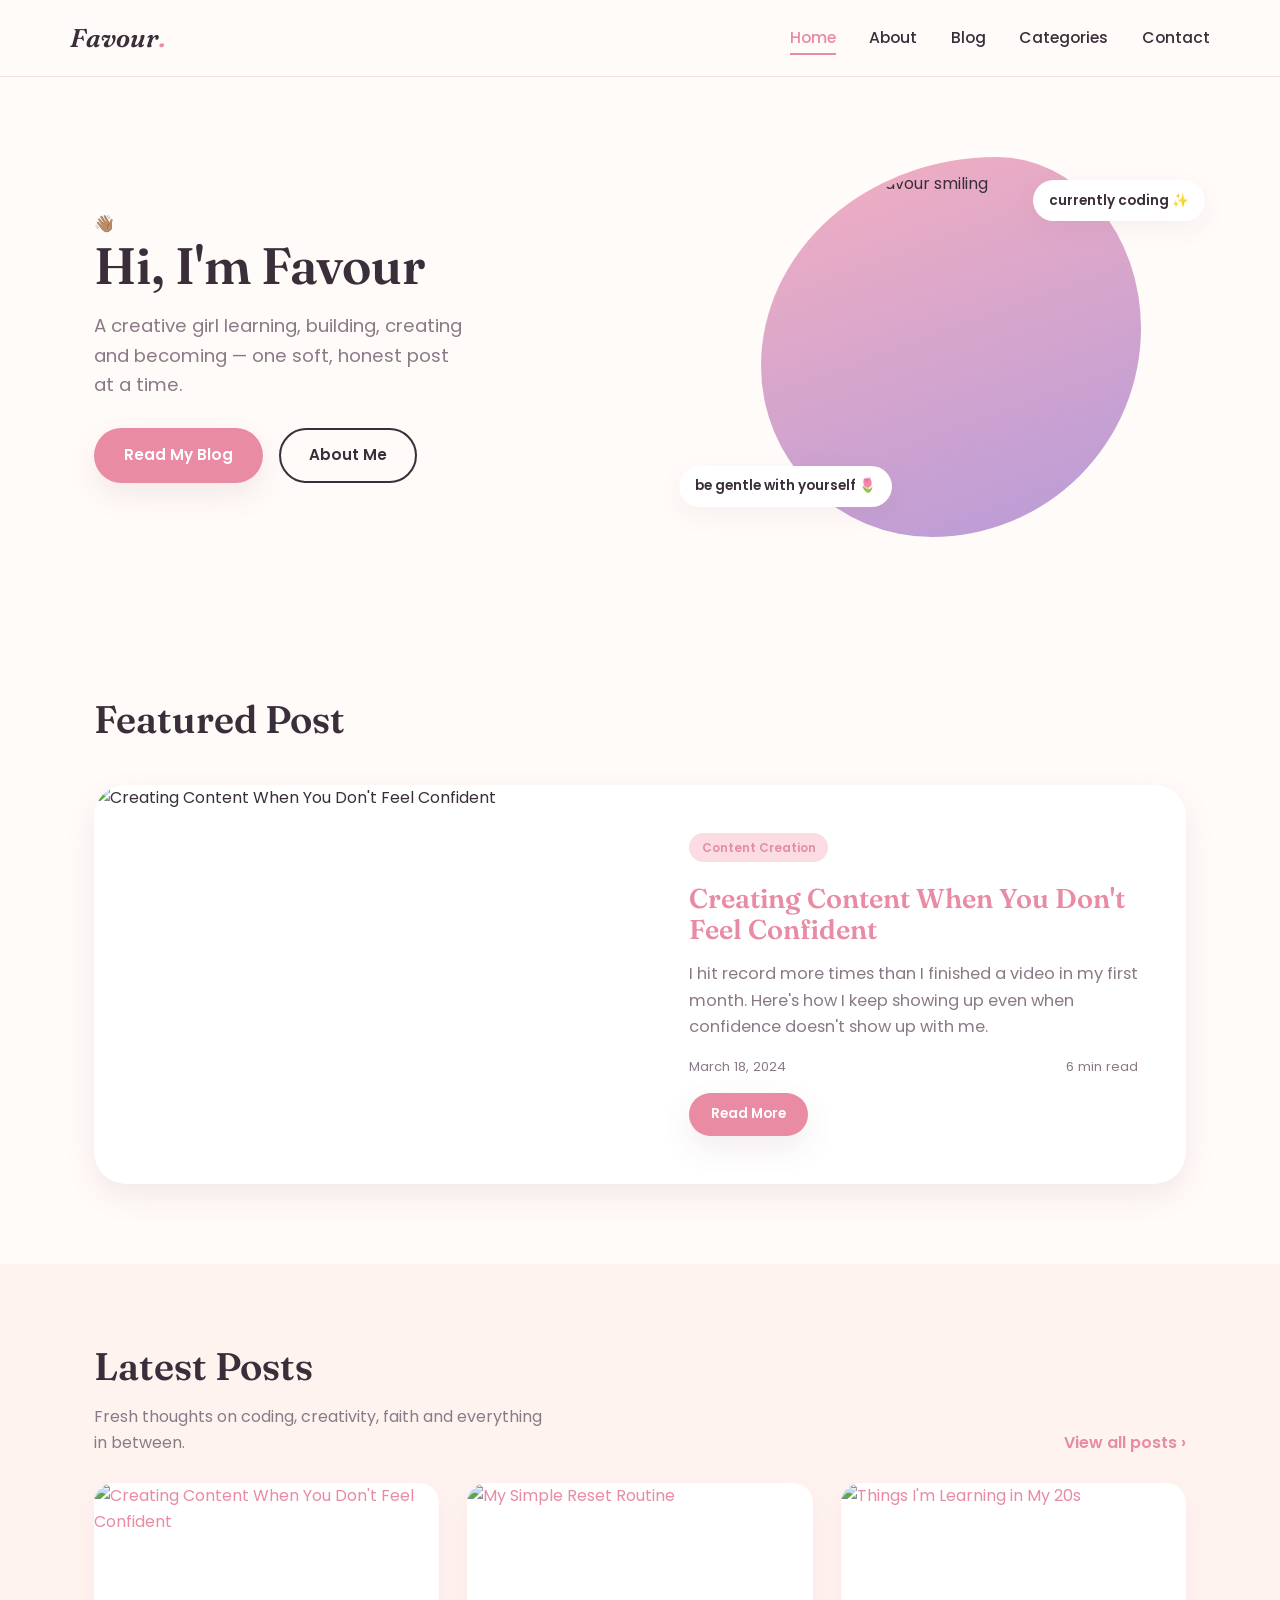
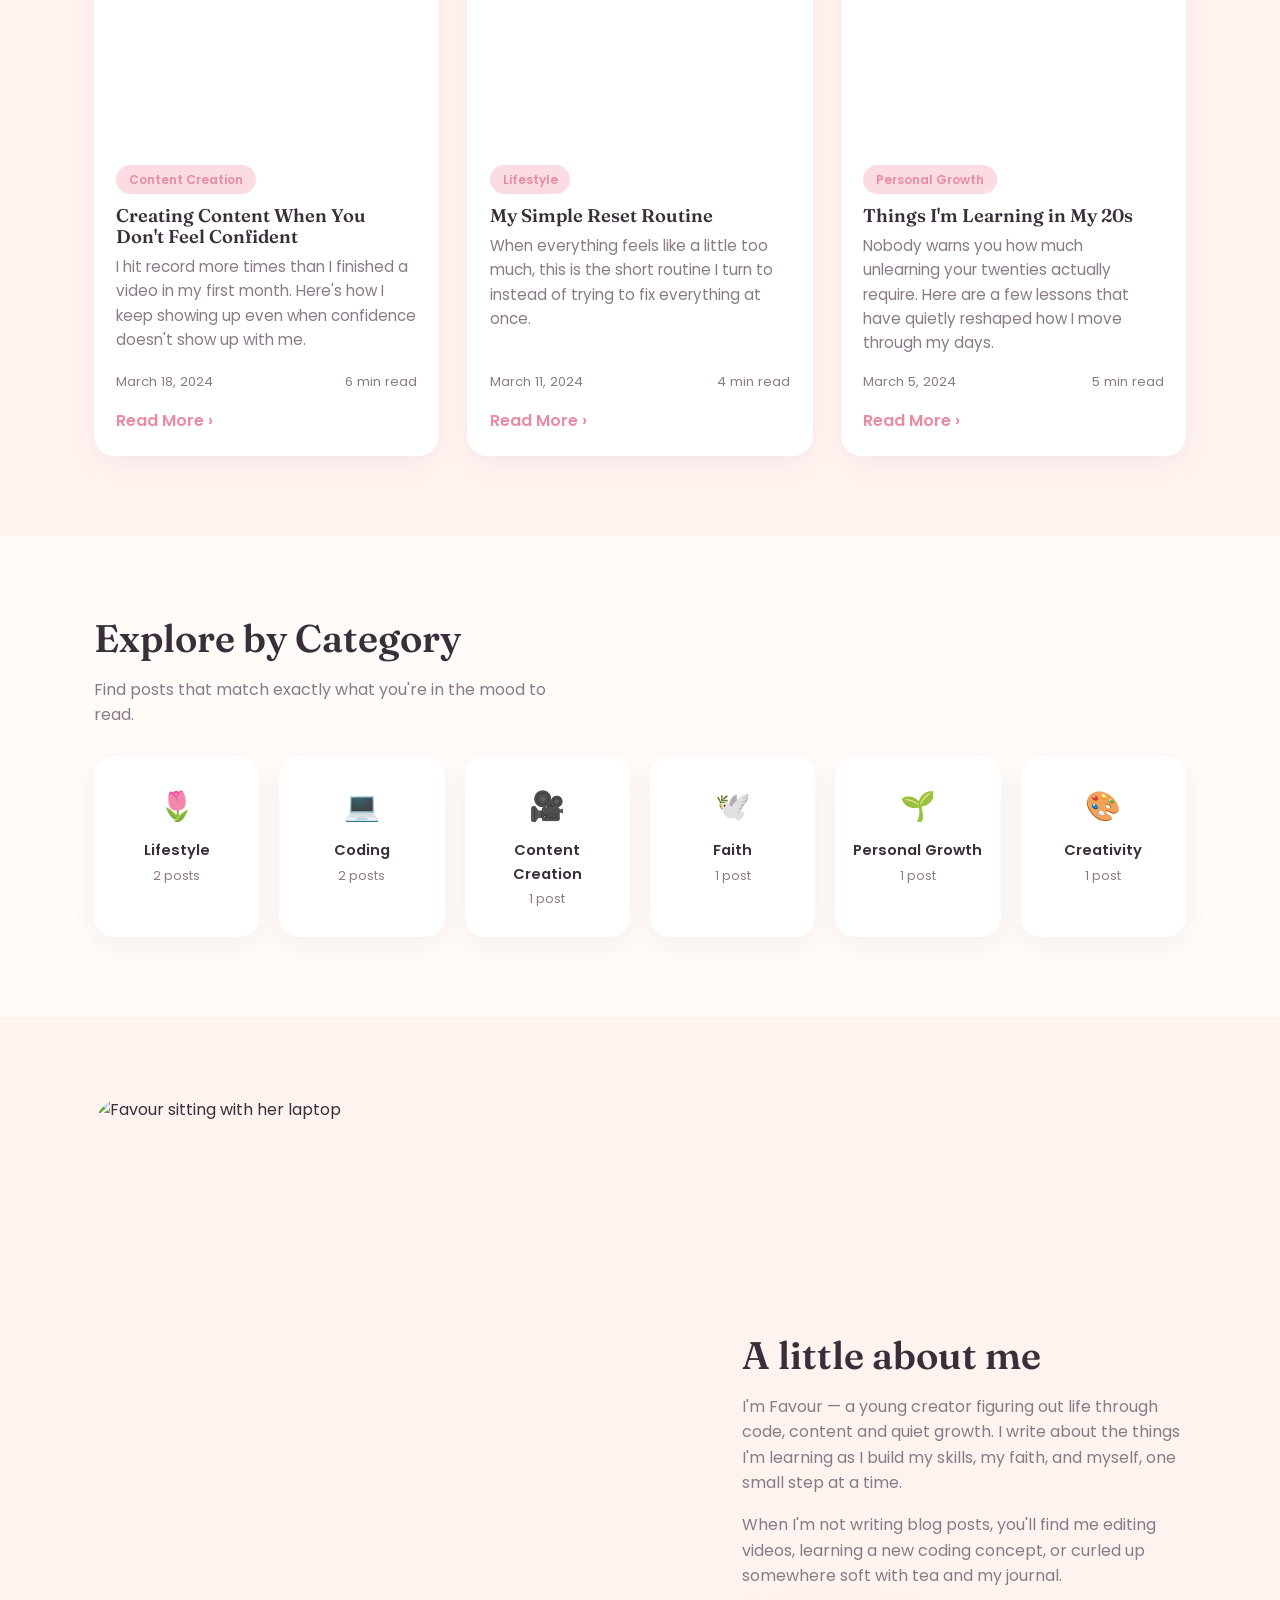
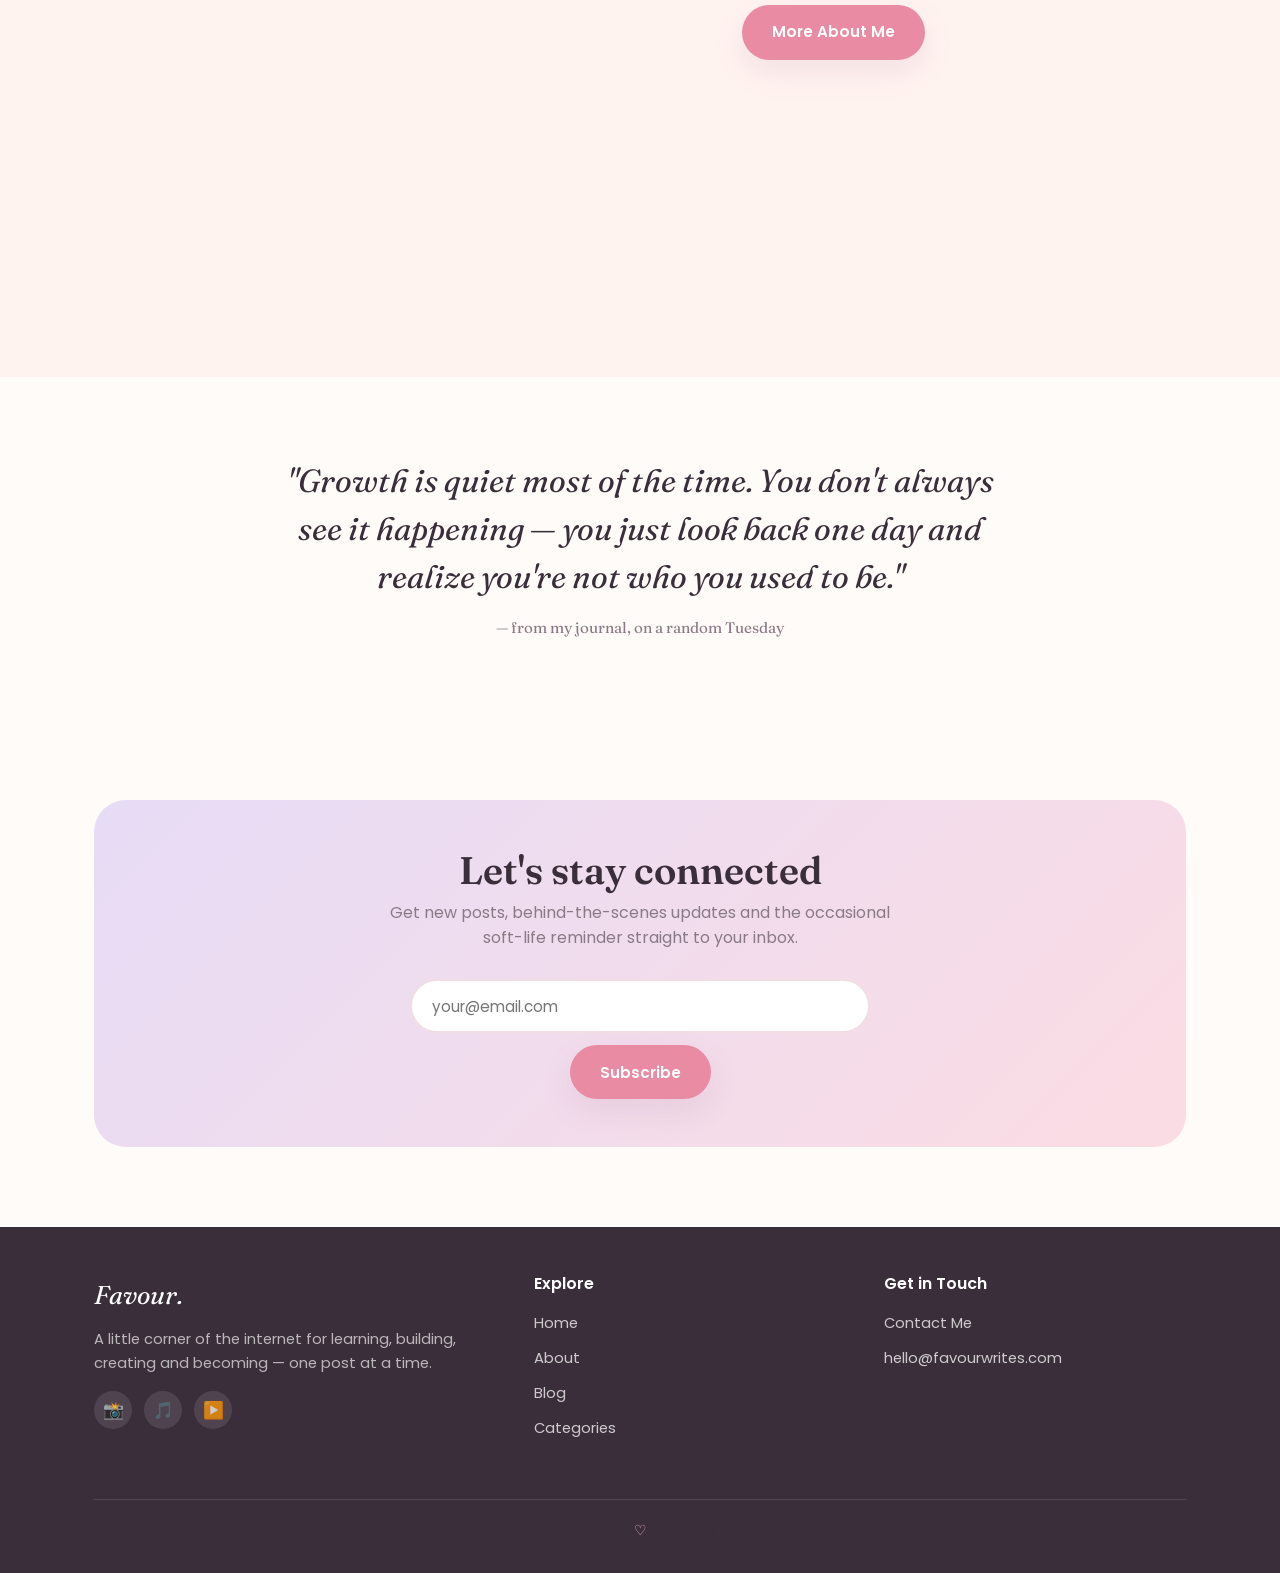
==== index.html @ d14a7fb6 "Add files via upload" ====
<!DOCTYPE html>
<html lang="en">
<head>
  <meta charset="UTF-8">
  <meta name="viewport" content="width=device-width, initial-scale=1.0">
  <title>Favour — Creative Girl, Learning &amp; Becoming</title>
  <meta name="description" content="Favour's personal blog about coding, content creation, faith, creativity and personal growth.">
  <link rel="preconnect" href="https://fonts.googleapis.com">
  <link href="https://fonts.googleapis.com/css2?family=Fraunces:ital,wght@0,500;0,600;1,500;1,600&family=Poppins:wght@400;500;600;700&display=swap" rel="stylesheet">
  <link rel="stylesheet" href="style.css">
</head>
<body>

  <!-- ============ HEADER / NAVIGATION ============ -->
  <header class="site-header">
    <nav class="navbar container" aria-label="Main navigation">
      <a href="index.html" class="nav-logo">Favour<span>.</span></a>
      <ul class="nav-menu">
        <li><a href="index.html">Home</a></li>
        <li><a href="about.html">About</a></li>
        <li><a href="blog.html">Blog</a></li>
        <li><a href="categories.html">Categories</a></li>
        <li><a href="contact.html">Contact</a></li>
      </ul>
      <button class="nav-toggle" aria-label="Toggle menu" aria-expanded="false">
        <span></span><span></span><span></span>
      </button>
    </nav>
  </header>

  <main>
    <!-- ============ HERO SECTION ============ -->
    <section class="hero">
      <div class="container">
        <div class="hero-content">
          <span class="hero-eyebrow-emoji">👋🏽</span>
          <h1>Hi, I'm Favour</h1>
          <p class="hero-lede">A creative girl learning, building, creating and becoming — one soft, honest post at a time.</p>
          <div class="hero-actions">
            <a href="blog.html" class="btn btn-primary">Read My Blog</a>
            <a href="about.html" class="btn btn-outline">About Me</a>
          </div>
        </div>
        <div class="hero-visual">
          <div class="hero-blob">
            <img src="https://images.unsplash.com/photo-1531123897727-8f129e1688ce?w=500&h=500&fit=crop" alt="Portrait of Favour smiling" width="380" height="380">
          </div>
          <span class="hero-sparkle one">currently coding ✨</span>
          <span class="hero-sparkle two">be gentle with yourself 🌷</span>
        </div>
      </div>
    </section>

    <!-- ============ FEATURED POST ============ -->
    <section>
      <div class="container">
        <div class="section-heading">
          <h2>Featured Post</h2>
        </div>
        <article class="featured-post" id="featured-post-slot">
          <!-- Filled dynamically by script.js -->
        </article>
      </div>
    </section>

    <!-- ============ LATEST POSTS ============ -->
    <section class="section-alt">
      <div class="container">
        <div class="section-heading">
          <div>
            <h2>Latest Posts</h2>
            <p>Fresh thoughts on coding, creativity, faith and everything in between.</p>
          </div>
          <a href="blog.html" class="section-link">View all posts &rsaquo;</a>
        </div>
        <div class="post-grid" id="latest-posts-slot">
          <!-- Filled dynamically by script.js -->
        </div>
      </div>
    </section>

    <!-- ============ CATEGORIES ============ -->
    <section>
      <div class="container">
        <div class="section-heading">
          <div>
            <h2>Explore by Category</h2>
            <p>Find posts that match exactly what you're in the mood to read.</p>
          </div>
        </div>
        <div class="category-grid" id="home-category-slot">
          <!-- Filled dynamically by script.js -->
        </div>
      </div>
    </section>

    <!-- ============ ABOUT ME PREVIEW ============ -->
    <section class="section-alt">
      <div class="container about-preview">
        <div class="about-preview-image">
          <img src="https://images.unsplash.com/photo-1521146764736-56c929d59c83?w=600&h=800&fit=crop" alt="Favour sitting with her laptop" width="600" height="800">
        </div>
        <div class="about-preview-text">
          <h2>A little about me</h2>
          <p>I'm Favour — a young creator figuring out life through code, content and quiet growth. I write about the things I'm learning as I build my skills, my faith, and myself, one small step at a time.</p>
          <p>When I'm not writing blog posts, you'll find me editing videos, learning a new coding concept, or curled up somewhere soft with tea and my journal.</p>
          <a href="about.html" class="btn btn-primary">More About Me</a>
        </div>
      </div>
    </section>

    <!-- ============ QUOTE SECTION ============ -->
    <section class="quote-section">
      <div class="container">
        <blockquote>
          "Growth is quiet most of the time. You don't always see it happening — you just look back one day and realize you're not who you used to be."
          <cite>— from my journal, on a random Tuesday</cite>
        </blockquote>
      </div>
    </section>

    <!-- ============ NEWSLETTER ============ -->
    <section>
      <div class="container">
        <div class="newsletter">
          <h2>Let's stay connected</h2>
          <p>Get new posts, behind-the-scenes updates and the occasional soft-life reminder straight to your inbox.</p>
          <form class="newsletter-form" novalidate>
            <label for="newsletter-email" class="sr-only">Email address</label>
            <input type="email" id="newsletter-email" name="email" placeholder="your@email.com" required>
            <button type="submit" class="btn btn-primary">Subscribe</button>
          </form>
          <p class="form-success" role="status"></p>
        </div>
      </div>
    </section>
  </main>

  <!-- ============ FOOTER ============ -->
  <footer class="site-footer">
    <div class="container">
      <div class="footer-grid">
        <div class="footer-col">
          <div class="footer-logo">Favour.</div>
          <p>A little corner of the internet for learning, building, creating and becoming — one post at a time.</p>
          <div class="footer-social">
            <a href="#" aria-label="Instagram">📸</a>
            <a href="#" aria-label="TikTok">🎵</a>
            <a href="#" aria-label="YouTube">▶️</a>
          </div>
        </div>
        <div class="footer-col">
          <h4>Explore</h4>
          <ul>
            <li><a href="index.html">Home</a></li>
            <li><a href="about.html">About</a></li>
            <li><a href="blog.html">Blog</a></li>
            <li><a href="categories.html">Categories</a></li>
          </ul>
        </div>
        <div class="footer-col">
          <h4>Get in Touch</h4>
          <ul>
            <li><a href="contact.html">Contact Me</a></li>
            <li><a href="mailto:hello@favourwrites.com">hello@favourwrites.com</a></li>
          </ul>
        </div>
      </div>
      <div class="footer-bottom">
        <p>Made with <span class="heart">♡</span> by Favour.</p>
      </div>
    </div>
  </footer>

  <button class="back-to-top" aria-label="Back to top">↑</button>

  <script src="script.js"></script>
</body>
</html>
---- style.css ----
/* =========================================================
   FAVOUR'S BLOG — STYLESHEET
   A soft, feminine, modern personal blog theme.
   Organized by: Tokens -> Base -> Layout -> Components -> Pages -> Responsive
   ========================================================= */

/* ---------- 1. DESIGN TOKENS ---------- */
:root {
  /* Colors */
  --color-bg: #fffbf8;
  --color-bg-soft: #fff3f0;
  --color-card: #ffffff;
  --color-pink: #f4afc0;
  --color-pink-light: #fbdce3;
  --color-pink-deep: #e88ba3;
  --color-purple: #b79bd9;
  --color-purple-light: #e7dcf6;
  --color-purple-deep: #9b7bc7;
  --color-ink: #3a2e3a;
  --color-muted: #8a7a87;
  --color-line: #f0dee2;
  --color-white: #ffffff;

  /* Type */
  --font-display: "Fraunces", Georgia, serif;
  --font-body: "Poppins", -apple-system, BlinkMacSystemFont, sans-serif;

  /* Spacing scale */
  --space-xs: 0.5rem;
  --space-sm: 1rem;
  --space-md: 1.75rem;
  --space-lg: 3rem;
  --space-xl: 5rem;

  /* Radius */
  --radius-sm: 12px;
  --radius-md: 20px;
  --radius-lg: 32px;
  --radius-pill: 999px;

  /* Shadow */
  --shadow-soft: 0 12px 30px rgba(155, 100, 130, 0.12);
  --shadow-card: 0 8px 24px rgba(155, 100, 130, 0.08);

  /* Motion */
  --ease: cubic-bezier(0.22, 1, 0.36, 1);
}

/* ---------- 2. BASE / RESET ---------- */
* {
  box-sizing: border-box;
}

html {
  scroll-behavior: smooth;
}

@media (prefers-reduced-motion: reduce) {
  html {
    scroll-behavior: auto;
  }
  * {
    animation-duration: 0.01ms !important;
    animation-iteration-count: 1 !important;
    transition-duration: 0.01ms !important;
  }
}

body {
  margin: 0;
  font-family: var(--font-body);
  color: var(--color-ink);
  background: var(--color-bg);
  line-height: 1.6;
  -webkit-font-smoothing: antialiased;
}

h1, h2, h3, h4 {
  font-family: var(--font-display);
  color: var(--color-ink);
  margin: 0 0 var(--space-sm);
  line-height: 1.15;
  font-weight: 600;
}

h1 { font-size: clamp(2.4rem, 4vw, 3.6rem); }
h2 { font-size: clamp(1.8rem, 3vw, 2.5rem); }
h3 { font-size: 1.3rem; }

p {
  margin: 0 0 var(--space-sm);
  color: var(--color-ink);
}

a {
  color: var(--color-pink-deep);
  text-decoration: none;
}

img {
  max-width: 100%;
  display: block;
  border-radius: var(--radius-md);
}

ul {
  list-style: none;
  margin: 0;
  padding: 0;
}

button {
  font-family: var(--font-body);
  cursor: pointer;
}

.container {
  width: 100%;
  max-width: 1140px;
  margin: 0 auto;
  padding: 0 1.5rem;
}

section {
  padding: var(--space-xl) 0;
}

/* Screen-reader only helper for accessible labels */
.sr-only {
  position: absolute;
  width: 1px;
  height: 1px;
  padding: 0;
  margin: -1px;
  overflow: hidden;
  clip: rect(0, 0, 0, 0);
  white-space: nowrap;
  border: 0;
}

/* Visible keyboard focus ring everywhere */
a:focus-visible,
button:focus-visible,
input:focus-visible,
textarea:focus-visible,
select:focus-visible {
  outline: 3px solid var(--color-purple-deep);
  outline-offset: 3px;
  border-radius: 4px;
}

/* ---------- 3. BUTTONS ---------- */
.btn {
  display: inline-flex;
  align-items: center;
  justify-content: center;
  gap: 0.5rem;
  padding: 0.85rem 1.75rem;
  border-radius: var(--radius-pill);
  font-weight: 600;
  font-size: 0.95rem;
  border: 2px solid transparent;
  transition: transform 0.25s var(--ease), background 0.25s var(--ease), color 0.25s var(--ease), box-shadow 0.25s var(--ease);
}

.btn:hover {
  transform: translateY(-2px);
}

.btn-primary {
  background: var(--color-pink-deep);
  color: var(--color-white);
  box-shadow: var(--shadow-soft);
}

.btn-primary:hover {
  background: #db7a94;
}

.btn-outline {
  background: transparent;
  border-color: var(--color-ink);
  color: var(--color-ink);
}

.btn-outline:hover {
  background: var(--color-ink);
  color: var(--color-white);
}

.btn-small {
  padding: 0.55rem 1.25rem;
  font-size: 0.85rem;
}

.btn-block {
  width: 100%;
}

/* ---------- 4. NAVIGATION ---------- */
.site-header {
  position: sticky;
  top: 0;
  z-index: 100;
  background: rgba(255, 251, 248, 0.9);
  backdrop-filter: blur(10px);
  border-bottom: 1px solid var(--color-line);
}

.navbar {
  display: flex;
  align-items: center;
  justify-content: space-between;
  padding: 1.1rem 0;
}

.nav-logo {
  font-family: var(--font-display);
  font-size: 1.6rem;
  font-style: italic;
  font-weight: 600;
  color: var(--color-ink);
}

.nav-logo span {
  color: var(--color-pink-deep);
}

.nav-menu {
  display: flex;
  align-items: center;
  gap: 2.1rem;
}

.nav-menu a {
  color: var(--color-ink);
  font-weight: 500;
  font-size: 0.98rem;
  position: relative;
  padding: 0.3rem 0;
}

.nav-menu a::after {
  content: "";
  position: absolute;
  left: 0;
  bottom: -2px;
  width: 0;
  height: 2px;
  background: var(--color-pink-deep);
  transition: width 0.25s var(--ease);
}

.nav-menu a:hover::after,
.nav-menu a.active::after {
  width: 100%;
}

.nav-menu a.active {
  color: var(--color-pink-deep);
}

.nav-toggle {
  display: none;
  flex-direction: column;
  justify-content: center;
  gap: 5px;
  width: 40px;
  height: 40px;
  background: transparent;
  border: none;
  padding: 0;
}

.nav-toggle span {
  display: block;
  height: 2px;
  width: 100%;
  background: var(--color-ink);
  border-radius: 2px;
  transition: transform 0.3s var(--ease), opacity 0.3s var(--ease);
}

.nav-toggle[aria-expanded="true"] span:nth-child(1) {
  transform: translateY(7px) rotate(45deg);
}
.nav-toggle[aria-expanded="true"] span:nth-child(2) {
  opacity: 0;
}
.nav-toggle[aria-expanded="true"] span:nth-child(3) {
  transform: translateY(-7px) rotate(-45deg);
}

/* ---------- 5. HERO ---------- */
.hero {
  padding: var(--space-xl) 0;
  overflow: hidden;
}

.hero .container {
  display: grid;
  grid-template-columns: 1.1fr 0.9fr;
  align-items: center;
  gap: var(--space-lg);
}

.hero-content {
  animation: rise-in 0.8s var(--ease) both;
}

@keyframes rise-in {
  from {
    opacity: 0;
    transform: translateY(18px);
  }
  to {
    opacity: 1;
    transform: translateY(0);
  }
}

.hero-eyebrow-emoji {
  font-size: 1rem;
}

.hero h1 {
  margin-bottom: var(--space-sm);
}

.hero-lede {
  font-size: 1.15rem;
  color: var(--color-muted);
  max-width: 34ch;
  margin-bottom: var(--space-md);
}

.hero-actions {
  display: flex;
  gap: 1rem;
  flex-wrap: wrap;
}

.hero-visual {
  position: relative;
  display: flex;
  align-items: center;
  justify-content: center;
}

.hero-blob {
  position: relative;
  width: 100%;
  max-width: 380px;
  aspect-ratio: 1 / 1;
  background: linear-gradient(160deg, var(--color-pink) 0%, var(--color-purple) 100%);
  border-radius: 62% 38% 55% 45% / 55% 45% 55% 45%;
  animation: blob-shift 9s ease-in-out infinite;
  display: flex;
  align-items: center;
  justify-content: center;
  padding: 14px;
}

@keyframes blob-shift {
  0%, 100% { border-radius: 62% 38% 55% 45% / 55% 45% 55% 45%; }
  50% { border-radius: 45% 55% 40% 60% / 50% 55% 45% 50%; }
}

.hero-blob img {
  width: 100%;
  height: 100%;
  object-fit: cover;
  border-radius: 58% 42% 52% 48% / 52% 48% 58% 42%;
}

.hero-sparkle {
  position: absolute;
  background: var(--color-white);
  border-radius: var(--radius-pill);
  box-shadow: var(--shadow-card);
  padding: 0.6rem 1rem;
  font-size: 0.85rem;
  font-weight: 600;
}

.hero-sparkle.one {
  top: 6%;
  right: -4%;
}

.hero-sparkle.two {
  bottom: 8%;
  left: -8%;
}

/* ---------- 6. SECTION HEADINGS ---------- */
.section-heading {
  display: flex;
  align-items: flex-end;
  justify-content: space-between;
  gap: var(--space-sm);
  margin-bottom: var(--space-md);
  flex-wrap: wrap;
}

.section-heading p {
  color: var(--color-muted);
  margin: 0;
  max-width: 46ch;
}

.section-link {
  font-weight: 600;
  white-space: nowrap;
}

.section-alt {
  background: var(--color-bg-soft);
}

/* ---------- 7. BLOG CARDS ---------- */
.post-grid {
  display: grid;
  grid-template-columns: repeat(3, 1fr);
  gap: 1.75rem;
}

.post-card {
  background: var(--color-card);
  border-radius: var(--radius-md);
  overflow: hidden;
  box-shadow: var(--shadow-card);
  transition: transform 0.3s var(--ease), box-shadow 0.3s var(--ease);
  display: flex;
  flex-direction: column;
}

.post-card:hover {
  transform: translateY(-6px);
  box-shadow: var(--shadow-soft);
}

.post-card-image {
  aspect-ratio: 4 / 3;
  overflow: hidden;
}

.post-card-image img {
  width: 100%;
  height: 100%;
  object-fit: cover;
  border-radius: 0;
  transition: transform 0.5s var(--ease);
}

.post-card:hover .post-card-image img {
  transform: scale(1.06);
}

.post-card-body {
  padding: 1.4rem;
  display: flex;
  flex-direction: column;
  flex-grow: 1;
}

.post-category-tag {
  display: inline-block;
  align-self: flex-start;
  background: var(--color-pink-light);
  color: var(--color-pink-deep);
  font-size: 0.75rem;
  font-weight: 600;
  padding: 0.3rem 0.8rem;
  border-radius: var(--radius-pill);
  margin-bottom: 0.7rem;
}

.post-category-tag.purple {
  background: var(--color-purple-light);
  color: var(--color-purple-deep);
}

.post-card-body h3 {
  margin-bottom: 0.5rem;
  font-size: 1.15rem;
}

.post-card-body h3 a {
  color: var(--color-ink);
}

.post-excerpt {
  color: var(--color-muted);
  font-size: 0.95rem;
  margin-bottom: 1rem;
  flex-grow: 1;
}

.post-meta {
  display: flex;
  align-items: center;
  justify-content: space-between;
  font-size: 0.82rem;
  color: var(--color-muted);
  margin-bottom: 1rem;
}

.post-card-footer {
  display: flex;
  align-items: center;
  justify-content: space-between;
}

.read-more {
  font-weight: 600;
  color: var(--color-pink-deep);
}

.read-more:hover {
  text-decoration: underline;
}

/* Featured post — larger, horizontal treatment */
.featured-post {
  display: grid;
  grid-template-columns: 1.1fr 1fr;
  gap: var(--space-lg);
  align-items: center;
  background: var(--color-card);
  border-radius: var(--radius-lg);
  box-shadow: var(--shadow-soft);
  overflow: hidden;
}

.featured-post-image {
  height: 100%;
  min-height: 320px;
}

.featured-post-image img {
  width: 100%;
  height: 100%;
  object-fit: cover;
  border-radius: 0;
}

.featured-post-body {
  padding: var(--space-lg) var(--space-lg) var(--space-lg) 0;
}

.featured-post-body .post-excerpt {
  font-size: 1.02rem;
}

/* ---------- 8. CATEGORY CHIPS ---------- */
.category-grid {
  display: grid;
  grid-template-columns: repeat(6, 1fr);
  gap: 1.25rem;
}

.category-chip {
  background: var(--color-card);
  border-radius: var(--radius-md);
  padding: 1.6rem 1rem;
  text-align: center;
  box-shadow: var(--shadow-card);
  transition: transform 0.25s var(--ease), background 0.25s var(--ease);
  border: 2px solid transparent;
}

.category-chip:hover {
  transform: translateY(-4px);
  border-color: var(--color-pink);
}

.category-chip .chip-icon {
  font-size: 1.8rem;
  display: block;
  margin-bottom: 0.6rem;
}

.category-chip span.chip-label {
  display: block;
  font-weight: 600;
  color: var(--color-ink);
  font-size: 0.92rem;
}

.category-chip .chip-count {
  display: block;
  color: var(--color-muted);
  font-size: 0.78rem;
  margin-top: 0.2rem;
}

/* ---------- 9. NEWSLETTER ---------- */
.newsletter {
  background: linear-gradient(135deg, var(--color-purple-light), var(--color-pink-light));
  border-radius: var(--radius-lg);
  padding: var(--space-lg);
  text-align: center;
}

.newsletter h2 {
  margin-bottom: 0.5rem;
}

.newsletter p {
  color: var(--color-muted);
  max-width: 50ch;
  margin: 0 auto var(--space-md);
}

.newsletter-form {
  display: flex;
  gap: 0.75rem;
  max-width: 460px;
  margin: 0 auto;
  flex-wrap: wrap;
  justify-content: center;
}

.newsletter-form input[type="email"] {
  flex: 1 1 240px;
  padding: 0.85rem 1.25rem;
  border-radius: var(--radius-pill);
  border: 2px solid var(--color-line);
  font-family: var(--font-body);
  font-size: 0.95rem;
}

.newsletter-form input[type="email"]:focus {
  border-color: var(--color-pink-deep);
  outline: none;
}

.form-success {
  margin-top: 1rem;
  font-weight: 600;
  color: var(--color-purple-deep);
  display: none;
}

.form-success.visible {
  display: block;
}

/* ---------- 10. ABOUT PREVIEW (home) ---------- */
.about-preview {
  display: grid;
  grid-template-columns: 0.85fr 1.15fr;
  gap: var(--space-lg);
  align-items: center;
}

.about-preview-image img {
  border-radius: var(--radius-lg);
  aspect-ratio: 3/4;
  object-fit: cover;
  width: 100%;
}

.about-preview-text p {
  color: var(--color-muted);
}

/* ---------- 11. QUOTE SECTION ---------- */
.quote-section {
  text-align: center;
}

.quote-section blockquote {
  font-family: var(--font-display);
  font-style: italic;
  font-size: clamp(1.4rem, 2.6vw, 2rem);
  color: var(--color-ink);
  max-width: 720px;
  margin: 0 auto;
  line-height: 1.5;
}

.quote-section cite {
  display: block;
  margin-top: 1rem;
  font-style: normal;
  font-size: 0.95rem;
  color: var(--color-muted);
}

/* ---------- 12. FOOTER ---------- */
.site-footer {
  background: var(--color-ink);
  color: var(--color-pink-light);
  padding: var(--space-lg) 0 var(--space-sm);
}

.footer-grid {
  display: grid;
  grid-template-columns: 1.3fr 1fr 1fr;
  gap: var(--space-lg);
  margin-bottom: var(--space-lg);
}

.footer-logo {
  font-family: var(--font-display);
  font-style: italic;
  font-size: 1.6rem;
  color: var(--color-white);
  margin-bottom: 0.75rem;
}

.footer-grid p {
  color: rgba(255, 255, 255, 0.65);
  font-size: 0.92rem;
}

.footer-col h4 {
  color: var(--color-white);
  font-family: var(--font-body);
  font-size: 1rem;
  margin-bottom: 1rem;
}

.footer-col ul li {
  margin-bottom: 0.6rem;
}

.footer-col a {
  color: rgba(255, 255, 255, 0.75);
  font-size: 0.92rem;
}

.footer-col a:hover {
  color: var(--color-pink);
}

.footer-social {
  display: flex;
  gap: 0.75rem;
  margin-top: 1rem;
}

.footer-social a {
  width: 38px;
  height: 38px;
  border-radius: 50%;
  background: rgba(255, 255, 255, 0.1);
  display: flex;
  align-items: center;
  justify-content: center;
  font-size: 1.05rem;
  transition: background 0.25s var(--ease);
}

.footer-social a:hover {
  background: var(--color-pink-deep);
}

.footer-bottom {
  border-top: 1px solid rgba(255, 255, 255, 0.12);
  padding-top: 1.25rem;
  text-align: center;
  font-size: 0.85rem;
  color: rgba(255, 255, 255, 0.6);
}

.footer-bottom .heart {
  color: var(--color-pink);
}

/* ---------- 13. BACK TO TOP ---------- */
.back-to-top {
  position: fixed;
  bottom: 1.75rem;
  right: 1.75rem;
  width: 48px;
  height: 48px;
  border-radius: 50%;
  background: var(--color-pink-deep);
  color: var(--color-white);
  border: none;
  font-size: 1.2rem;
  display: flex;
  align-items: center;
  justify-content: center;
  box-shadow: var(--shadow-soft);
  opacity: 0;
  visibility: hidden;
  transform: translateY(10px);
  transition: opacity 0.3s var(--ease), transform 0.3s var(--ease), visibility 0.3s;
  z-index: 90;
}

.back-to-top.visible {
  opacity: 1;
  visibility: visible;
  transform: translateY(0);
}

.back-to-top:hover {
  background: var(--color-purple-deep);
}

/* ---------- 14. PAGE HEADER (used on inner pages) ---------- */
.page-header {
  padding: var(--space-lg) 0 var(--space-md);
  text-align: center;
}

.page-header p {
  color: var(--color-muted);
  max-width: 50ch;
  margin: 0 auto;
}

/* ---------- 15. ABOUT PAGE ---------- */
.about-hero {
  display: grid;
  grid-template-columns: 0.8fr 1.2fr;
  gap: var(--space-lg);
  align-items: center;
}

.about-photo {
  position: relative;
}

.about-photo img {
  border-radius: var(--radius-lg);
  aspect-ratio: 3/4;
  object-fit: cover;
  width: 100%;
}

.about-photo-badge {
  position: absolute;
  bottom: -18px;
  right: -18px;
  background: var(--color-white);
  padding: 1rem 1.3rem;
  border-radius: var(--radius-md);
  box-shadow: var(--shadow-soft);
  text-align: center;
}

.about-photo-badge strong {
  display: block;
  font-family: var(--font-display);
  font-size: 1.4rem;
  color: var(--color-pink-deep);
}

.about-photo-badge span {
  font-size: 0.78rem;
  color: var(--color-muted);
}

.about-intro-text .interests-list {
  display: flex;
  flex-wrap: wrap;
  gap: 0.6rem;
  margin-top: 1.25rem;
}

.interest-pill {
  background: var(--color-purple-light);
  color: var(--color-purple-deep);
  font-size: 0.85rem;
  font-weight: 600;
  padding: 0.5rem 1rem;
  border-radius: var(--radius-pill);
}

/* Timeline */
.timeline {
  position: relative;
  max-width: 720px;
  margin: 0 auto;
  padding-left: 2rem;
}

.timeline::before {
  content: "";
  position: absolute;
  left: 8px;
  top: 6px;
  bottom: 6px;
  width: 2px;
  background: var(--color-line);
}

.timeline-item {
  position: relative;
  padding-bottom: var(--space-md);
}

.timeline-item:last-child {
  padding-bottom: 0;
}

.timeline-item::before {
  content: "";
  position: absolute;
  left: -2rem;
  top: 4px;
  width: 18px;
  height: 18px;
  border-radius: 50%;
  background: var(--color-pink-deep);
  border: 3px solid var(--color-bg);
  box-shadow: 0 0 0 2px var(--color-pink);
}

.timeline-year {
  font-family: var(--font-display);
  color: var(--color-pink-deep);
  font-size: 1.05rem;
  font-weight: 600;
  margin-bottom: 0.2rem;
}

.timeline-item h4 {
  font-family: var(--font-body);
  font-size: 1.05rem;
  margin-bottom: 0.3rem;
}

.timeline-item p {
  color: var(--color-muted);
  font-size: 0.95rem;
  margin: 0;
}

/* Skills / learning cards */
.skill-grid {
  display: grid;
  grid-template-columns: repeat(4, 1fr);
  gap: 1.25rem;
}

.skill-card {
  background: var(--color-card);
  border-radius: var(--radius-md);
  padding: 1.75rem 1.25rem;
  text-align: center;
  box-shadow: var(--shadow-card);
  transition: transform 0.25s var(--ease);
}

.skill-card:hover {
  transform: translateY(-4px);
}

.skill-card .skill-icon {
  font-size: 2rem;
  display: block;
  margin-bottom: 0.75rem;
}

.skill-card h4 {
  margin-bottom: 0.35rem;
  font-size: 1rem;
}

.skill-card p {
  font-size: 0.85rem;
  color: var(--color-muted);
  margin: 0;
}

.skill-card .progress-track {
  margin-top: 0.9rem;
  height: 6px;
  background: var(--color-line);
  border-radius: var(--radius-pill);
  overflow: hidden;
}

.skill-card .progress-fill {
  height: 100%;
  background: linear-gradient(90deg, var(--color-pink), var(--color-purple));
  border-radius: var(--radius-pill);
}

/* Things I love */
.love-grid {
  display: grid;
  grid-template-columns: repeat(3, 1fr);
  gap: 1.25rem;
}

.love-card {
  background: var(--color-bg-soft);
  border-radius: var(--radius-md);
  padding: 1.5rem;
  display: flex;
  align-items: flex-start;
  gap: 1rem;
}

.love-card .love-icon {
  font-size: 1.5rem;
}

.love-card h4 {
  font-size: 1rem;
  margin-bottom: 0.25rem;
}

.love-card p {
  font-size: 0.88rem;
  color: var(--color-muted);
  margin: 0;
}

.about-cta {
  text-align: center;
  background: var(--color-card);
  border-radius: var(--radius-lg);
  padding: var(--space-lg);
  box-shadow: var(--shadow-card);
}

.about-cta p {
  color: var(--color-muted);
  max-width: 44ch;
  margin: 0 auto var(--space-md);
}

/* ---------- 16. BLOG PAGE ---------- */
.blog-controls {
  display: flex;
  align-items: center;
  justify-content: space-between;
  gap: var(--space-md);
  margin-bottom: var(--space-lg);
  flex-wrap: wrap;
}

.search-bar {
  position: relative;
  flex: 1 1 280px;
  max-width: 380px;
}

.search-bar input {
  width: 100%;
  padding: 0.8rem 1.25rem 0.8rem 2.6rem;
  border-radius: var(--radius-pill);
  border: 2px solid var(--color-line);
  font-family: var(--font-body);
  font-size: 0.95rem;
  background: var(--color-card);
}

.search-bar input:focus {
  border-color: var(--color-pink-deep);
  outline: none;
}

.search-bar .search-icon {
  position: absolute;
  left: 1.05rem;
  top: 50%;
  transform: translateY(-50%);
  color: var(--color-muted);
  pointer-events: none;
}

.filter-pills {
  display: flex;
  gap: 0.6rem;
  flex-wrap: wrap;
}

.filter-pill {
  background: var(--color-card);
  border: 2px solid var(--color-line);
  color: var(--color-ink);
  padding: 0.5rem 1.15rem;
  border-radius: var(--radius-pill);
  font-size: 0.85rem;
  font-weight: 600;
  transition: all 0.2s var(--ease);
}

.filter-pill:hover {
  border-color: var(--color-pink);
}

.filter-pill.active {
  background: var(--color-pink-deep);
  border-color: var(--color-pink-deep);
  color: var(--color-white);
}

.no-results {
  text-align: center;
  padding: var(--space-lg) 0;
  color: var(--color-muted);
  display: none;
}

.no-results.visible {
  display: block;
}

.load-more-wrap {
  text-align: center;
  margin-top: var(--space-lg);
}

/* ---------- 17. SINGLE POST PAGE ---------- */
.post-hero {
  padding-top: var(--space-lg);
}

.post-hero-meta {
  text-align: center;
  max-width: 720px;
  margin: 0 auto var(--space-md);
}

.post-hero-meta .post-category-tag {
  align-self: center;
}

.post-hero-meta h1 {
  margin: 0.75rem 0 1rem;
}

.post-byline {
  display: flex;
  align-items: center;
  justify-content: center;
  gap: 0.5rem;
  color: var(--color-muted);
  font-size: 0.9rem;
}

.post-byline .dot {
  width: 4px;
  height: 4px;
  border-radius: 50%;
  background: var(--color-muted);
  display: inline-block;
}

.post-featured-image {
  max-width: 860px;
  margin: 0 auto var(--space-lg);
}

.post-featured-image img {
  width: 100%;
  aspect-ratio: 16/9;
  object-fit: cover;
}

.post-body-wrap {
  display: grid;
  grid-template-columns: 1fr;
  max-width: 720px;
  margin: 0 auto;
}

.post-content {
  font-size: 1.05rem;
}

.post-content h2 {
  font-size: 1.5rem;
  margin-top: var(--space-md);
}

.post-content p {
  margin-bottom: 1.2rem;
}

.share-row {
  display: flex;
  align-items: center;
  gap: 0.75rem;
  margin: var(--space-lg) 0;
  padding: 1.25rem 0;
  border-top: 1px solid var(--color-line);
  border-bottom: 1px solid var(--color-line);
}

.share-row span.share-label {
  font-weight: 600;
  font-size: 0.9rem;
  color: var(--color-muted);
}

.share-btn {
  width: 40px;
  height: 40px;
  border-radius: 50%;
  background: var(--color-bg-soft);
  display: flex;
  align-items: center;
  justify-content: center;
  color: var(--color-ink);
  font-size: 1rem;
  transition: background 0.2s var(--ease), transform 0.2s var(--ease);
}

.share-btn:hover {
  background: var(--color-pink);
  transform: translateY(-2px);
}

.post-nav {
  display: grid;
  grid-template-columns: 1fr 1fr;
  gap: 1.25rem;
  max-width: 860px;
  margin: 0 auto var(--space-lg);
}

.post-nav-link {
  background: var(--color-card);
  border-radius: var(--radius-md);
  padding: 1.25rem 1.5rem;
  box-shadow: var(--shadow-card);
  transition: transform 0.25s var(--ease);
}

.post-nav-link:hover {
  transform: translateY(-3px);
}

.post-nav-link.next {
  text-align: right;
}

.post-nav-label {
  display: block;
  font-size: 0.78rem;
  color: var(--color-muted);
  margin-bottom: 0.35rem;
}

.post-nav-title {
  font-weight: 600;
  color: var(--color-ink);
  font-size: 0.98rem;
}

/* ---------- 18. CATEGORIES PAGE ---------- */
.category-section-block {
  padding-bottom: var(--space-lg);
  border-bottom: 1px solid var(--color-line);
  margin-bottom: var(--space-lg);
}

.category-section-block:last-child {
  border-bottom: none;
}

.category-block-heading {
  display: flex;
  align-items: center;
  gap: 0.85rem;
  margin-bottom: var(--space-md);
}

.category-block-heading .chip-icon {
  font-size: 1.8rem;
  background: var(--color-pink-light);
  width: 54px;
  height: 54px;
  border-radius: 50%;
  display: flex;
  align-items: center;
  justify-content: center;
}

.category-block-heading h2 {
  margin: 0;
}

.category-block-heading p {
  margin: 0;
  color: var(--color-muted);
  font-size: 0.9rem;
}

/* ---------- 19. CONTACT PAGE ---------- */
.contact-layout {
  display: grid;
  grid-template-columns: 1fr 1.2fr;
  gap: var(--space-lg);
  align-items: flex-start;
}

.contact-info h2 {
  margin-bottom: 0.75rem;
}

.contact-info p {
  color: var(--color-muted);
}

.contact-detail {
  display: flex;
  align-items: center;
  gap: 0.85rem;
  margin: 1.1rem 0;
  font-weight: 500;
}

.contact-detail .contact-icon {
  width: 42px;
  height: 42px;
  border-radius: 50%;
  background: var(--color-purple-light);
  display: flex;
  align-items: center;
  justify-content: center;
  font-size: 1.1rem;
  flex-shrink: 0;
}

.connect-box {
  margin-top: var(--space-md);
  background: var(--color-bg-soft);
  border-radius: var(--radius-md);
  padding: 1.5rem;
}

.connect-box h4 {
  margin-bottom: 0.75rem;
}

.contact-form {
  background: var(--color-card);
  border-radius: var(--radius-lg);
  padding: var(--space-lg);
  box-shadow: var(--shadow-soft);
}

.form-row {
  display: grid;
  grid-template-columns: 1fr 1fr;
  gap: 1.25rem;
}

.form-group {
  margin-bottom: 1.25rem;
}

.form-group label {
  display: block;
  font-weight: 600;
  font-size: 0.9rem;
  margin-bottom: 0.5rem;
}

.form-group input,
.form-group textarea {
  width: 100%;
  padding: 0.85rem 1.1rem;
  border-radius: var(--radius-sm);
  border: 2px solid var(--color-line);
  font-family: var(--font-body);
  font-size: 0.95rem;
  background: var(--color-bg);
  resize: vertical;
}

.form-group input:focus,
.form-group textarea:focus {
  border-color: var(--color-pink-deep);
  outline: none;
}

.form-error {
  color: #c0455f;
  font-size: 0.82rem;
  margin-top: 0.35rem;
  display: none;
}

.form-group.has-error input,
.form-group.has-error textarea {
  border-color: #c0455f;
}

.form-group.has-error .form-error {
  display: block;
}

.contact-form .form-success {
  text-align: center;
}

/* ---------- 20. RESPONSIVE ---------- */
@media (max-width: 960px) {
  .hero .container,
  .about-preview,
  .about-hero,
  .contact-layout,
  .featured-post {
    grid-template-columns: 1fr;
  }

  .hero-visual {
    order: -1;
  }

  .featured-post-image {
    min-height: 260px;
  }

  .featured-post-body {
    padding: 0 var(--space-md) var(--space-md);
  }

  .post-grid {
    grid-template-columns: repeat(2, 1fr);
  }

  .category-grid {
    grid-template-columns: repeat(3, 1fr);
  }

  .skill-grid {
    grid-template-columns: repeat(2, 1fr);
  }

  .love-grid {
    grid-template-columns: 1fr 1fr;
  }

  .footer-grid {
    grid-template-columns: 1fr 1fr;
  }

  .about-photo-badge {
    right: 10px;
  }
}

@media (max-width: 720px) {
  .nav-menu {
    position: fixed;
    top: 68px;
    left: 0;
    right: 0;
    background: var(--color-bg);
    flex-direction: column;
    align-items: flex-start;
    padding: 1.5rem;
    gap: 1.25rem;
    border-bottom: 1px solid var(--color-line);
    transform: translateY(-130%);
    transition: transform 0.3s var(--ease);
  }

  .nav-menu.open {
    transform: translateY(0);
  }

  .nav-toggle {
    display: flex;
  }

  .post-grid {
    grid-template-columns: 1fr;
  }

  .category-grid {
    grid-template-columns: repeat(2, 1fr);
  }

  .skill-grid {
    grid-template-columns: 1fr 1fr;
  }

  .love-grid {
    grid-template-columns: 1fr;
  }

  .footer-grid {
    grid-template-columns: 1fr;
    gap: var(--space-md);
  }

  .form-row {
    grid-template-columns: 1fr;
  }

  .post-nav {
    grid-template-columns: 1fr;
  }

  .post-nav-link.next {
    text-align: left;
  }

  .blog-controls {
    flex-direction: column;
    align-items: stretch;
  }

  .search-bar {
    max-width: none;
  }
}
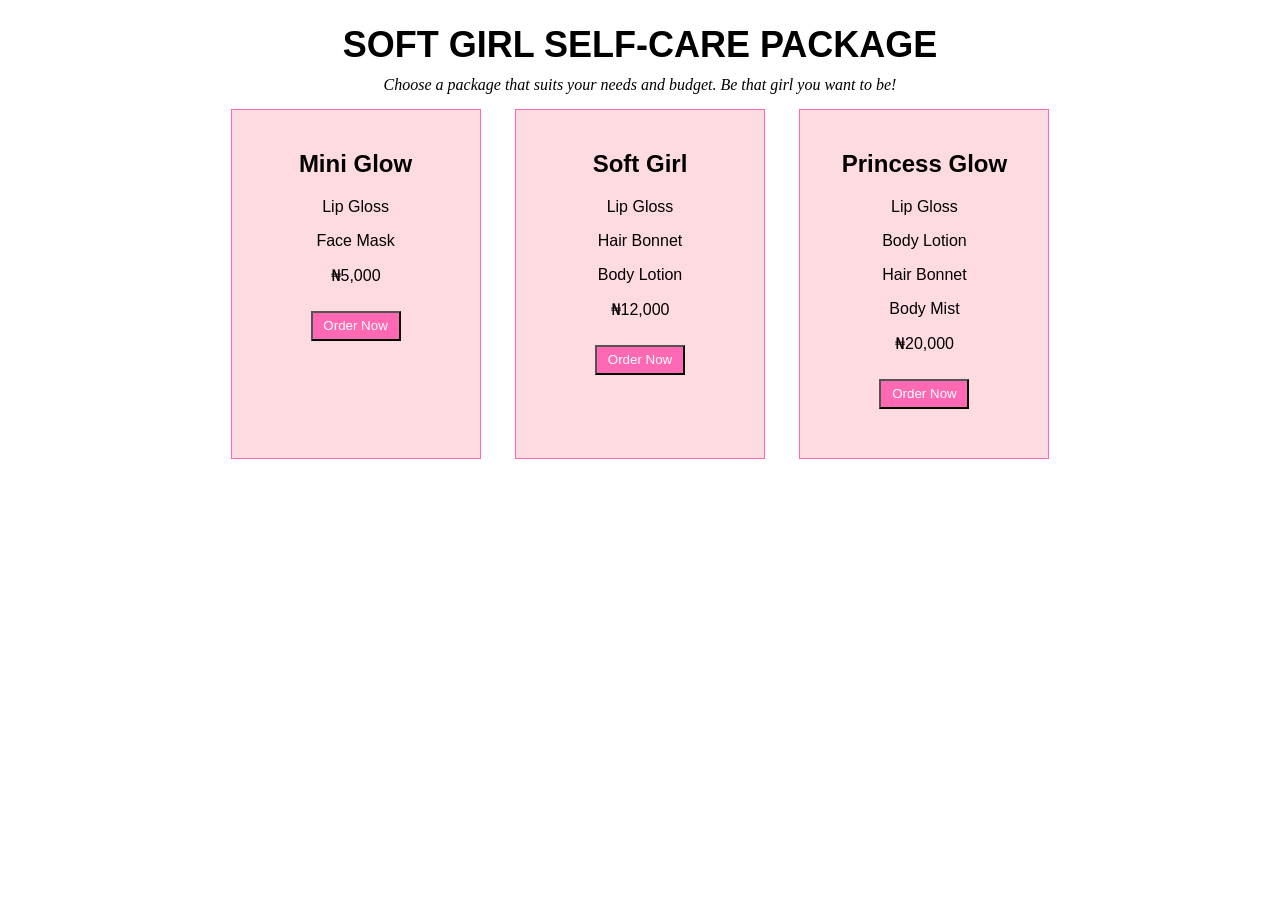
==== commit 0ca3afe4: "Add files via upload Self Care Price Package For Girlies." ====
--- a/index.html
+++ b/index.html
@@ -1,179 +1,43 @@
-<!DOCTYPE html>
-<html lang="en">
-<head>
-  <meta charset="UTF-8">
-  <meta name="viewport" content="width=device-width, initial-scale=1.0">
-  <title>Favour — Creative Girl, Learning &amp; Becoming</title>
-  <meta name="description" content="Favour's personal blog about coding, content creation, faith, creativity and personal growth.">
-  <link rel="preconnect" href="https://fonts.googleapis.com">
-  <link href="https://fonts.googleapis.com/css2?family=Fraunces:ital,wght@0,500;0,600;1,500;1,600&family=Poppins:wght@400;500;600;700&display=swap" rel="stylesheet">
-  <link rel="stylesheet" href="style.css">
-</head>
-<body>
-
-  <!-- ============ HEADER / NAVIGATION ============ -->
-  <header class="site-header">
-    <nav class="navbar container" aria-label="Main navigation">
-      <a href="index.html" class="nav-logo">Favour<span>.</span></a>
-      <ul class="nav-menu">
-        <li><a href="index.html">Home</a></li>
-        <li><a href="about.html">About</a></li>
-        <li><a href="blog.html">Blog</a></li>
-        <li><a href="categories.html">Categories</a></li>
-        <li><a href="contact.html">Contact</a></li>
-      </ul>
-      <button class="nav-toggle" aria-label="Toggle menu" aria-expanded="false">
-        <span></span><span></span><span></span>
-      </button>
-    </nav>
-  </header>
-
-  <main>
-    <!-- ============ HERO SECTION ============ -->
-    <section class="hero">
-      <div class="container">
-        <div class="hero-content">
-          <span class="hero-eyebrow-emoji">👋🏽</span>
-          <h1>Hi, I'm Favour</h1>
-          <p class="hero-lede">A creative girl learning, building, creating and becoming — one soft, honest post at a time.</p>
-          <div class="hero-actions">
-            <a href="blog.html" class="btn btn-primary">Read My Blog</a>
-            <a href="about.html" class="btn btn-outline">About Me</a>
-          </div>
-        </div>
-        <div class="hero-visual">
-          <div class="hero-blob">
-            <img src="https://images.unsplash.com/photo-1531123897727-8f129e1688ce?w=500&h=500&fit=crop" alt="Portrait of Favour smiling" width="380" height="380">
-          </div>
-          <span class="hero-sparkle one">currently coding ✨</span>
-          <span class="hero-sparkle two">be gentle with yourself 🌷</span>
-        </div>
-      </div>
-    </section>
-
-    <!-- ============ FEATURED POST ============ -->
-    <section>
-      <div class="container">
-        <div class="section-heading">
-          <h2>Featured Post</h2>
-        </div>
-        <article class="featured-post" id="featured-post-slot">
-          <!-- Filled dynamically by script.js -->
-        </article>
-      </div>
-    </section>
-
-    <!-- ============ LATEST POSTS ============ -->
-    <section class="section-alt">
-      <div class="container">
-        <div class="section-heading">
-          <div>
-            <h2>Latest Posts</h2>
-            <p>Fresh thoughts on coding, creativity, faith and everything in between.</p>
-          </div>
-          <a href="blog.html" class="section-link">View all posts &rsaquo;</a>
-        </div>
-        <div class="post-grid" id="latest-posts-slot">
-          <!-- Filled dynamically by script.js -->
-        </div>
-      </div>
-    </section>
-
-    <!-- ============ CATEGORIES ============ -->
-    <section>
-      <div class="container">
-        <div class="section-heading">
-          <div>
-            <h2>Explore by Category</h2>
-            <p>Find posts that match exactly what you're in the mood to read.</p>
-          </div>
-        </div>
-        <div class="category-grid" id="home-category-slot">
-          <!-- Filled dynamically by script.js -->
-        </div>
-      </div>
-    </section>
-
-    <!-- ============ ABOUT ME PREVIEW ============ -->
-    <section class="section-alt">
-      <div class="container about-preview">
-        <div class="about-preview-image">
-          <img src="https://images.unsplash.com/photo-1521146764736-56c929d59c83?w=600&h=800&fit=crop" alt="Favour sitting with her laptop" width="600" height="800">
-        </div>
-        <div class="about-preview-text">
-          <h2>A little about me</h2>
-          <p>I'm Favour — a young creator figuring out life through code, content and quiet growth. I write about the things I'm learning as I build my skills, my faith, and myself, one small step at a time.</p>
-          <p>When I'm not writing blog posts, you'll find me editing videos, learning a new coding concept, or curled up somewhere soft with tea and my journal.</p>
-          <a href="about.html" class="btn btn-primary">More About Me</a>
-        </div>
-      </div>
-    </section>
-
-    <!-- ============ QUOTE SECTION ============ -->
-    <section class="quote-section">
-      <div class="container">
-        <blockquote>
-          "Growth is quiet most of the time. You don't always see it happening — you just look back one day and realize you're not who you used to be."
-          <cite>— from my journal, on a random Tuesday</cite>
-        </blockquote>
-      </div>
-    </section>
-
-    <!-- ============ NEWSLETTER ============ -->
-    <section>
-      <div class="container">
-        <div class="newsletter">
-          <h2>Let's stay connected</h2>
-          <p>Get new posts, behind-the-scenes updates and the occasional soft-life reminder straight to your inbox.</p>
-          <form class="newsletter-form" novalidate>
-            <label for="newsletter-email" class="sr-only">Email address</label>
-            <input type="email" id="newsletter-email" name="email" placeholder="your@email.com" required>
-            <button type="submit" class="btn btn-primary">Subscribe</button>
-          </form>
-          <p class="form-success" role="status"></p>
-        </div>
-      </div>
-    </section>
-  </main>
-
-  <!-- ============ FOOTER ============ -->
-  <footer class="site-footer">
-    <div class="container">
-      <div class="footer-grid">
-        <div class="footer-col">
-          <div class="footer-logo">Favour.</div>
-          <p>A little corner of the internet for learning, building, creating and becoming — one post at a time.</p>
-          <div class="footer-social">
-            <a href="#" aria-label="Instagram">📸</a>
-            <a href="#" aria-label="TikTok">🎵</a>
-            <a href="#" aria-label="YouTube">▶️</a>
-          </div>
-        </div>
-        <div class="footer-col">
-          <h4>Explore</h4>
-          <ul>
-            <li><a href="index.html">Home</a></li>
-            <li><a href="about.html">About</a></li>
-            <li><a href="blog.html">Blog</a></li>
-            <li><a href="categories.html">Categories</a></li>
-          </ul>
-        </div>
-        <div class="footer-col">
-          <h4>Get in Touch</h4>
-          <ul>
-            <li><a href="contact.html">Contact Me</a></li>
-            <li><a href="mailto:hello@favourwrites.com">hello@favourwrites.com</a></li>
-          </ul>
-        </div>
-      </div>
-      <div class="footer-bottom">
-        <p>Made with <span class="heart">♡</span> by Favour.</p>
-      </div>
-    </div>
-  </footer>
-
-  <button class="back-to-top" aria-label="Back to top">↑</button>
-
-  <script src="script.js"></script>
-</body>
-</html>
+<!DOCTYPE html>
+<html lang="en">
+<head>
+    <meta charset="UTF-8">
+    <meta name="viewport" content="width=device-width, initial-scale=1.0">
+    <title>PRICING CARDS</title>
+    <link rel="stylesheet" href="Style.css">
+</head>
+<body>
+    <h1>SOFT GIRL SELF-CARE PACKAGE </h1>
+    <em class="intro">Choose a package that suits your needs and budget. Be that girl you want to be!</em>
+
+    <div class="pricing-cards">
+
+        <div class="card">
+            <h2>Mini Glow</h2>
+            <p>Lip Gloss</p>
+            <p>Face Mask</p>
+            <p>&#8358;5,000</p>
+            <input type="button" value="Order Now" class="order-button">
+        </div>
+
+        <div class="card">
+           <h2>Soft Girl</h2>
+           <p>Lip Gloss</p>
+           <p>Hair Bonnet</p>
+           <p>Body Lotion</p>
+            <p>&#8358;12,000</p>    
+            <input type="button" value="Order Now" class="order-button">
+        </div>
+
+        <div class="card">
+            <h2>Princess Glow</h2>
+            <p>Lip Gloss</p>
+            <p>Body Lotion</p>
+            <p>Hair Bonnet</p>
+            <p>Body Mist</p>
+            <p>&#8358;20,000</p>
+            <input type="button" value="Order Now" class="order-button">
+        </div>
+        </div>
+</body>
+</html>
--- a/Style.css
+++ b/Style.css
@@ -0,0 +1,38 @@
+.pricing-cards {
+    text-align: center;
+    font-family: 'Segoe UI', Tahoma, Geneva, Verdana, sans-serif;
+}
+
+h1 {
+    text-align: center;
+    font-family: 'Tahoma', Geneva, Verdana, sans-serif;
+    font-size: 36px;
+    color:black;
+    margin-bottom: 10px;
+}
+
+.card {
+    background-color:rgb(254, 219, 225);
+    width: 250px;
+    padding: 20px;
+    margin: 15px;
+    height: 350px;
+    border: 1px solid hotpink;
+    box-sizing: border-box;
+    box-shadow: 0 4px 8px white;
+    display: inline-block;
+    vertical-align:top;
+}
+
+.order-button {
+    background-color: hotpink;
+    color: white;
+    width: 90px;
+    height: 30px;
+    margin:10px
+}
+
+.intro {
+    text-align: center;
+    display: block;
+}
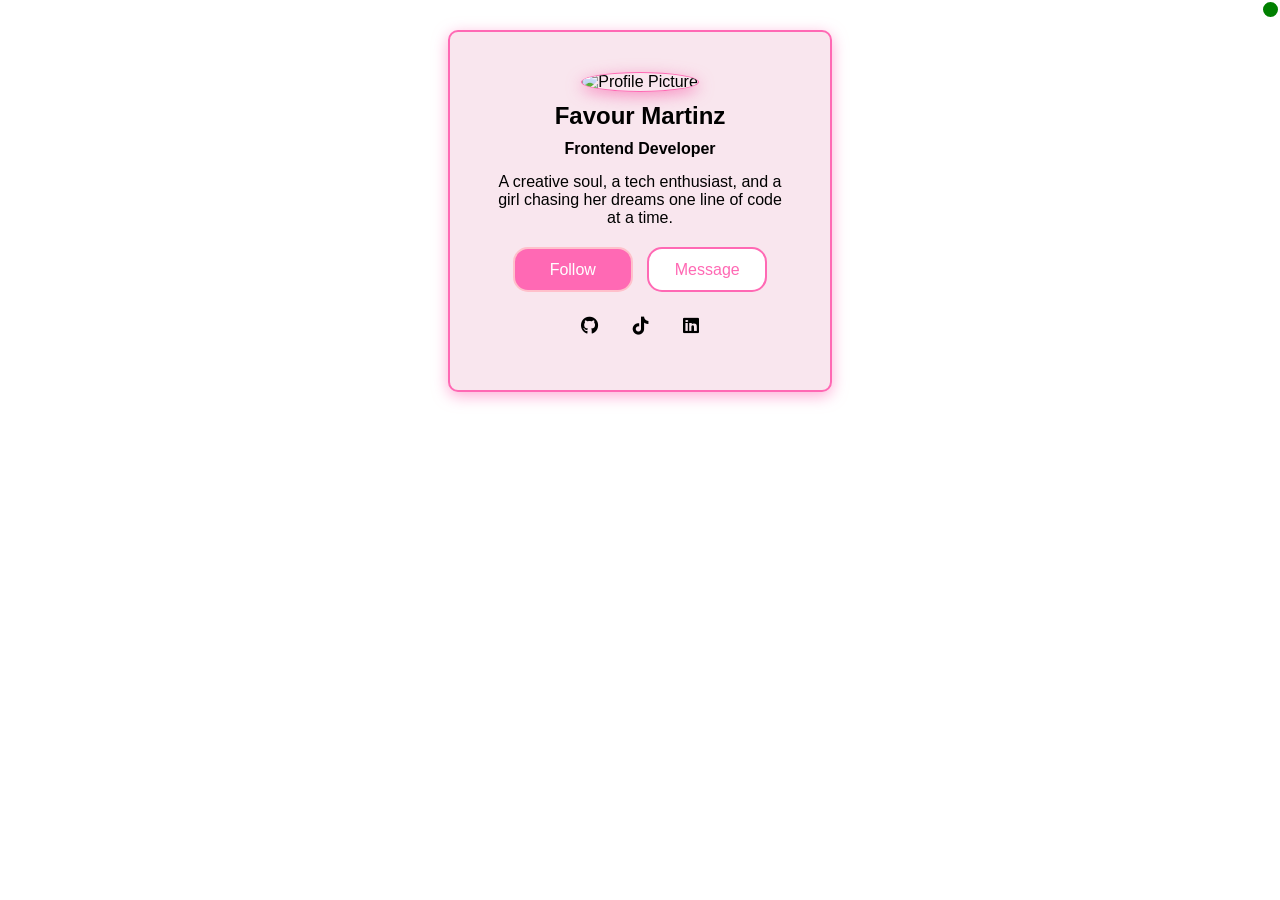
==== commit ee2ad324: "Add files via upload" ====
--- a/index.html
+++ b/index.html
@@ -1,43 +1,38 @@
 <!DOCTYPE html>
 <html lang="en">
-<head>
-    <meta charset="UTF-8">
-    <meta name="viewport" content="width=device-width, initial-scale=1.0">
-    <title>PRICING CARDS</title>
-    <link rel="stylesheet" href="Style.css">
-</head>
-<body>
-    <h1>SOFT GIRL SELF-CARE PACKAGE </h1>
-    <em class="intro">Choose a package that suits your needs and budget. Be that girl you want to be!</em>
+    <head>
+        <meta charset="UTF-8">
+        <meta name="viewport" content="width=device-width, initial-scale=1.0">
+        <title>Profile Card</title>
+        <link rel="stylesheet" href="style.css">
+        <link rel="stylesheet" href="https://cdnjs.cloudflare.com/ajax/libs/font-awesome/6.7.2/css/all.min.css">
+    </head>
+    <body>
 
-    <div class="pricing-cards">
+       <div class="profile-card">
 
-        <div class="card">
-            <h2>Mini Glow</h2>
-            <p>Lip Gloss</p>
-            <p>Face Mask</p>
-            <p>&#8358;5,000</p>
-            <input type="button" value="Order Now" class="order-button">
+        <div class="profile-image">
+        <img src="Images/Baby me.png" alt="Profile Picture">
+        <span class="online-status"></span>
         </div>
 
-        <div class="card">
-           <h2>Soft Girl</h2>
-           <p>Lip Gloss</p>
-           <p>Hair Bonnet</p>
-           <p>Body Lotion</p>
-            <p>&#8358;12,000</p>    
-            <input type="button" value="Order Now" class="order-button">
+        <div class="profile-info">
+            <h5>Favour Martinz</h5>
+            <h3>Frontend Developer</h3>
+            <p>A creative soul, a tech enthusiast, 
+               and a girl chasing her dreams one line of code at a time.</p>
         </div>
 
-        <div class="card">
-            <h2>Princess Glow</h2>
-            <p>Lip Gloss</p>
-            <p>Body Lotion</p>
-            <p>Hair Bonnet</p>
-            <p>Body Mist</p>
-            <p>&#8358;20,000</p>
-            <input type="button" value="Order Now" class="order-button">
+        <div class="profile-buttons">
+            <button class="follow-btn">Follow</button>
+            <button class="message-btn">Message</button>
         </div>
+
+        <div class="social-links i">
+        <i class="fa-brands fa-github"></i>
+        <i class="fa-brands fa-tiktok"></i> 
+        <i class="fa-brands fa-linkedin"></i>
         </div>
-</body>
+    </div>
+    </body>
 </html>
--- a/style.css
+++ b/style.css
@@ -0,0 +1,100 @@
+.profile-card {
+    background-color: #f9e6ee;
+    width: 300px;
+    padding: 40px;
+    margin: 30px auto;
+    border-radius: 10px;
+    box-shadow: 0 4px 15px rgba(255, 119, 187, 0.6);
+    text-align: center;
+    border: 2px solid hotpink;
+    font-family: 'Segoe UI', Tahoma, Geneva, Verdana, sans-serif;
+}
+
+.profile-card :hover {
+    box-shadow: 0 4px 15px rgba(239, 96, 167, 0.6);
+}
+
+.profile-image img{
+    width: 150px;
+    object-fit: cover;
+    height: 150px;
+    border-radius: 50%;
+    position: relative;
+    box-shadow: 0 4px 15px rgba(247, 91, 169, 0.6);
+    border: 1px solid hotpink;
+}
+
+.online-status {
+    position: absolute;
+    width: 15px;
+    height: 15px;
+    top: 0;
+    right: 0;
+    border-radius: 50%;
+    background-color: green;
+    border: 2px solid white;
+    z-index: 2;
+}
+
+.profile-info h5 {
+    font-size: 1.5em;
+    margin: 10px 0;
+    color: black;
+    font-weight: bold;
+}
+
+.profile-info h3 {
+    font-size: 1em;
+    margin: 10px 0;
+    color: black;
+    font-weight: bold;
+}
+
+.profile-info p {
+    font-size: 1em;
+    color: black;
+    margin: 10px 0;
+    padding: 5px;
+}
+
+.follow-btn {
+    background-color: hotpink;
+    color: white;
+    border: 2px solid pink;
+    display: inline-block;
+    padding: 12px 25px;
+    margin: 5px;
+    border-radius: 15px;
+    font-size: 16px;
+    width: 120px;
+    height: 45px;
+    }
+
+    .message-btn {
+    background-color: white;
+    color: hotpink;
+    border: 2px solid hotpink;
+    display: inline-block;
+    padding: 12px 25px;
+    margin: 5px;
+    border-radius: 15px;
+    border: soft pink;
+    font-size: 16px;
+    width: 120px;
+    height: 45px;
+    }
+
+
+.social-links i {
+    text-align: center;
+    padding: 10px;
+    margin: 5px;
+    margin-top: 10px;
+    font-size: large;
+    display: inline-block;
+}
+
+
+
+
+
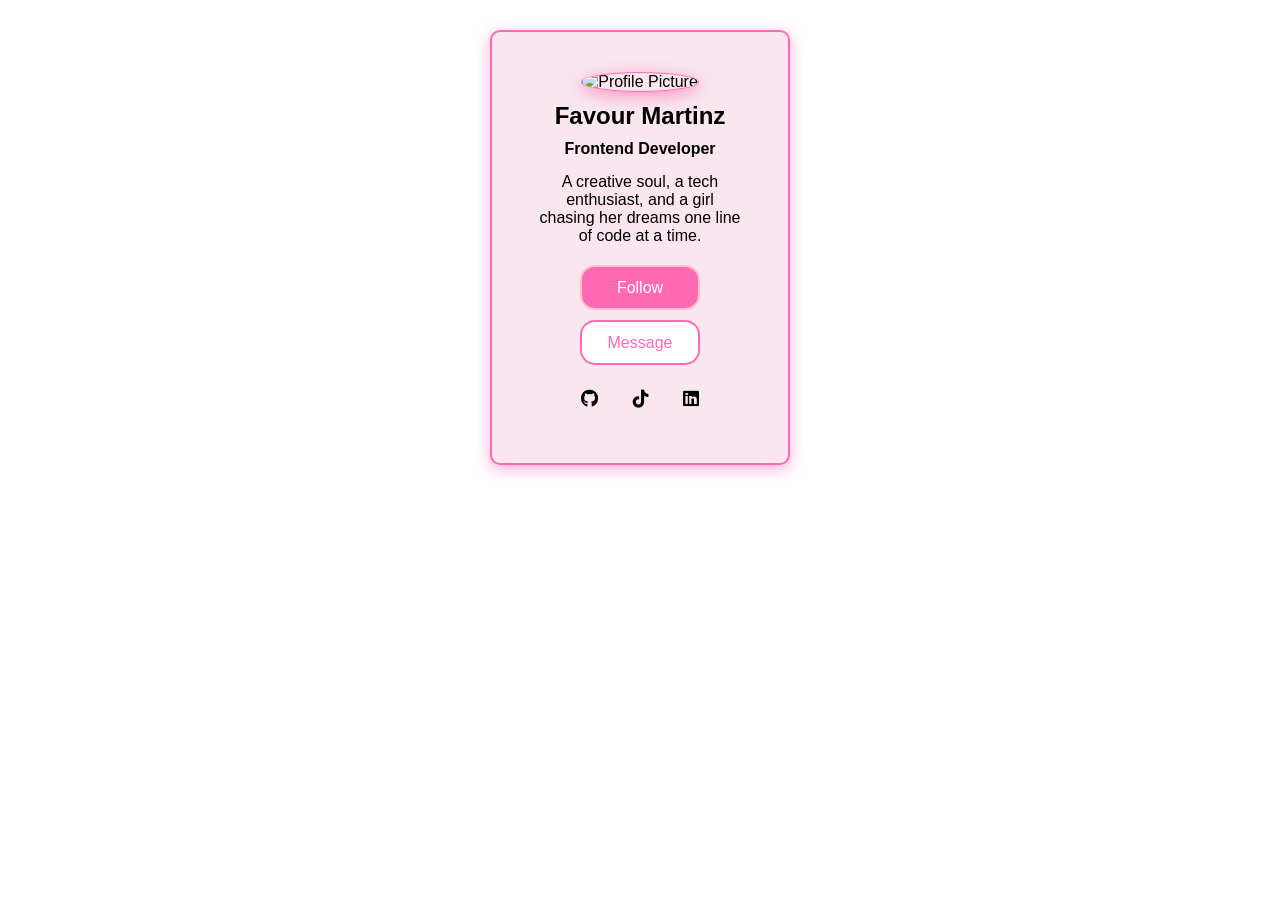
==== commit ffdee3c7: "Add files via upload" ====
--- a/index.html
+++ b/index.html
@@ -12,8 +12,7 @@
        <div class="profile-card">
 
         <div class="profile-image">
-        <img src="Images/Baby me.png" alt="Profile Picture">
-        <span class="online-status"></span>
+        <img src="images/Baby me.png" alt="Profile Picture">
         </div>
 
         <div class="profile-info">
--- a/style.css
+++ b/style.css
@@ -1,4 +1,10 @@
+* {
+    box-sizing: border-box;
+}
+
 .profile-card {
+    width: 90%;
+    max-width: 350px;
     background-color: #f9e6ee;
     width: 300px;
     padding: 40px;
@@ -22,18 +28,6 @@
     position: relative;
     box-shadow: 0 4px 15px rgba(247, 91, 169, 0.6);
     border: 1px solid hotpink;
-}
-
-.online-status {
-    position: absolute;
-    width: 15px;
-    height: 15px;
-    top: 0;
-    right: 0;
-    border-radius: 50%;
-    background-color: green;
-    border: 2px solid white;
-    z-index: 2;
 }
 
 .profile-info h5 {
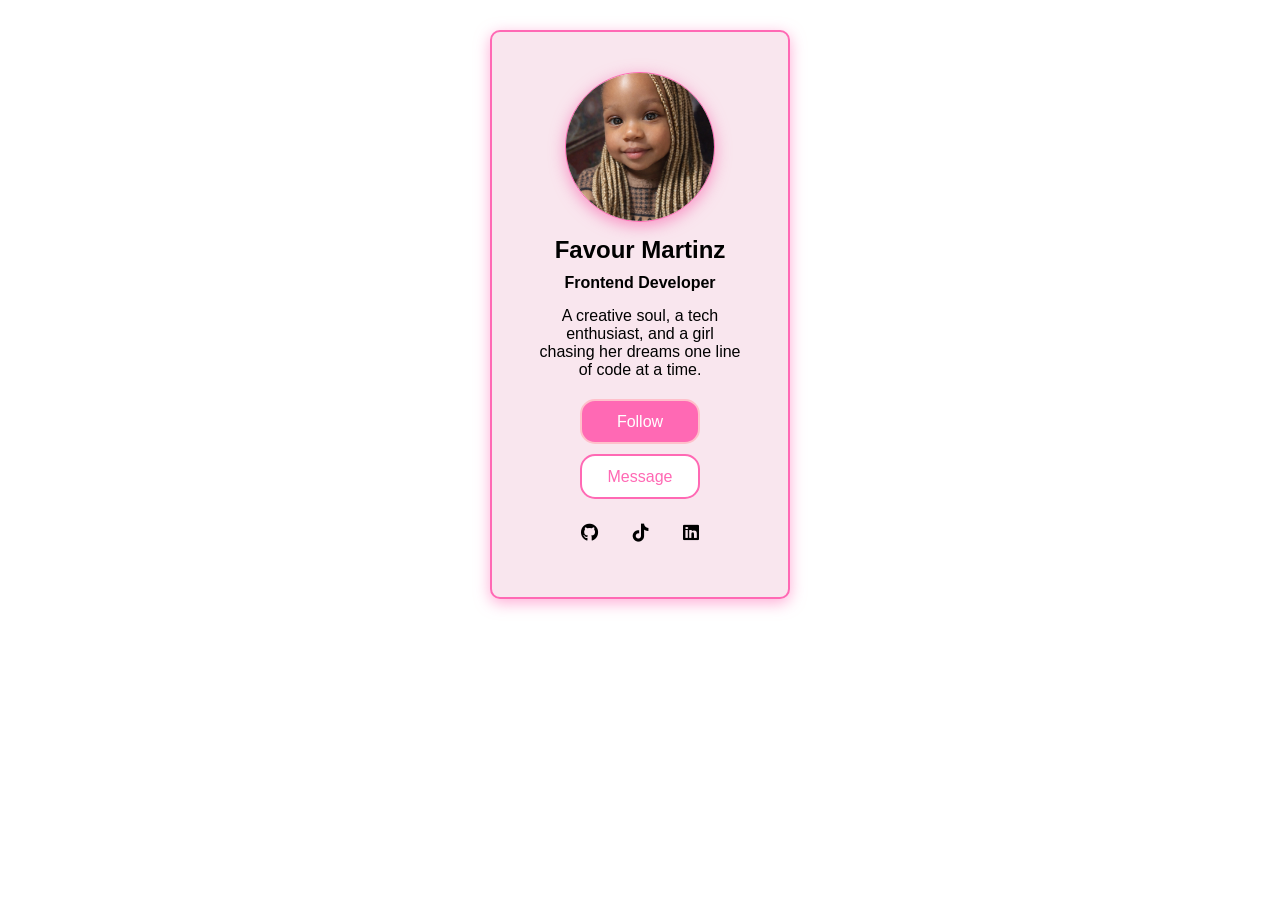
==== commit 9b24e2a4: "Fix HTML formatting and ensure proper structure" ====
--- a/index.html
+++ b/index.html
@@ -12,7 +12,7 @@
        <div class="profile-card">
 
         <div class="profile-image">
-        <img src="images/Baby me.png" alt="Profile Picture">
+        <img src="./Baby%20me.png" alt="Profile Picture">
         </div>
 
         <div class="profile-info">
@@ -34,4 +34,4 @@
         </div>
     </div>
     </body>
-</html>+</html>
